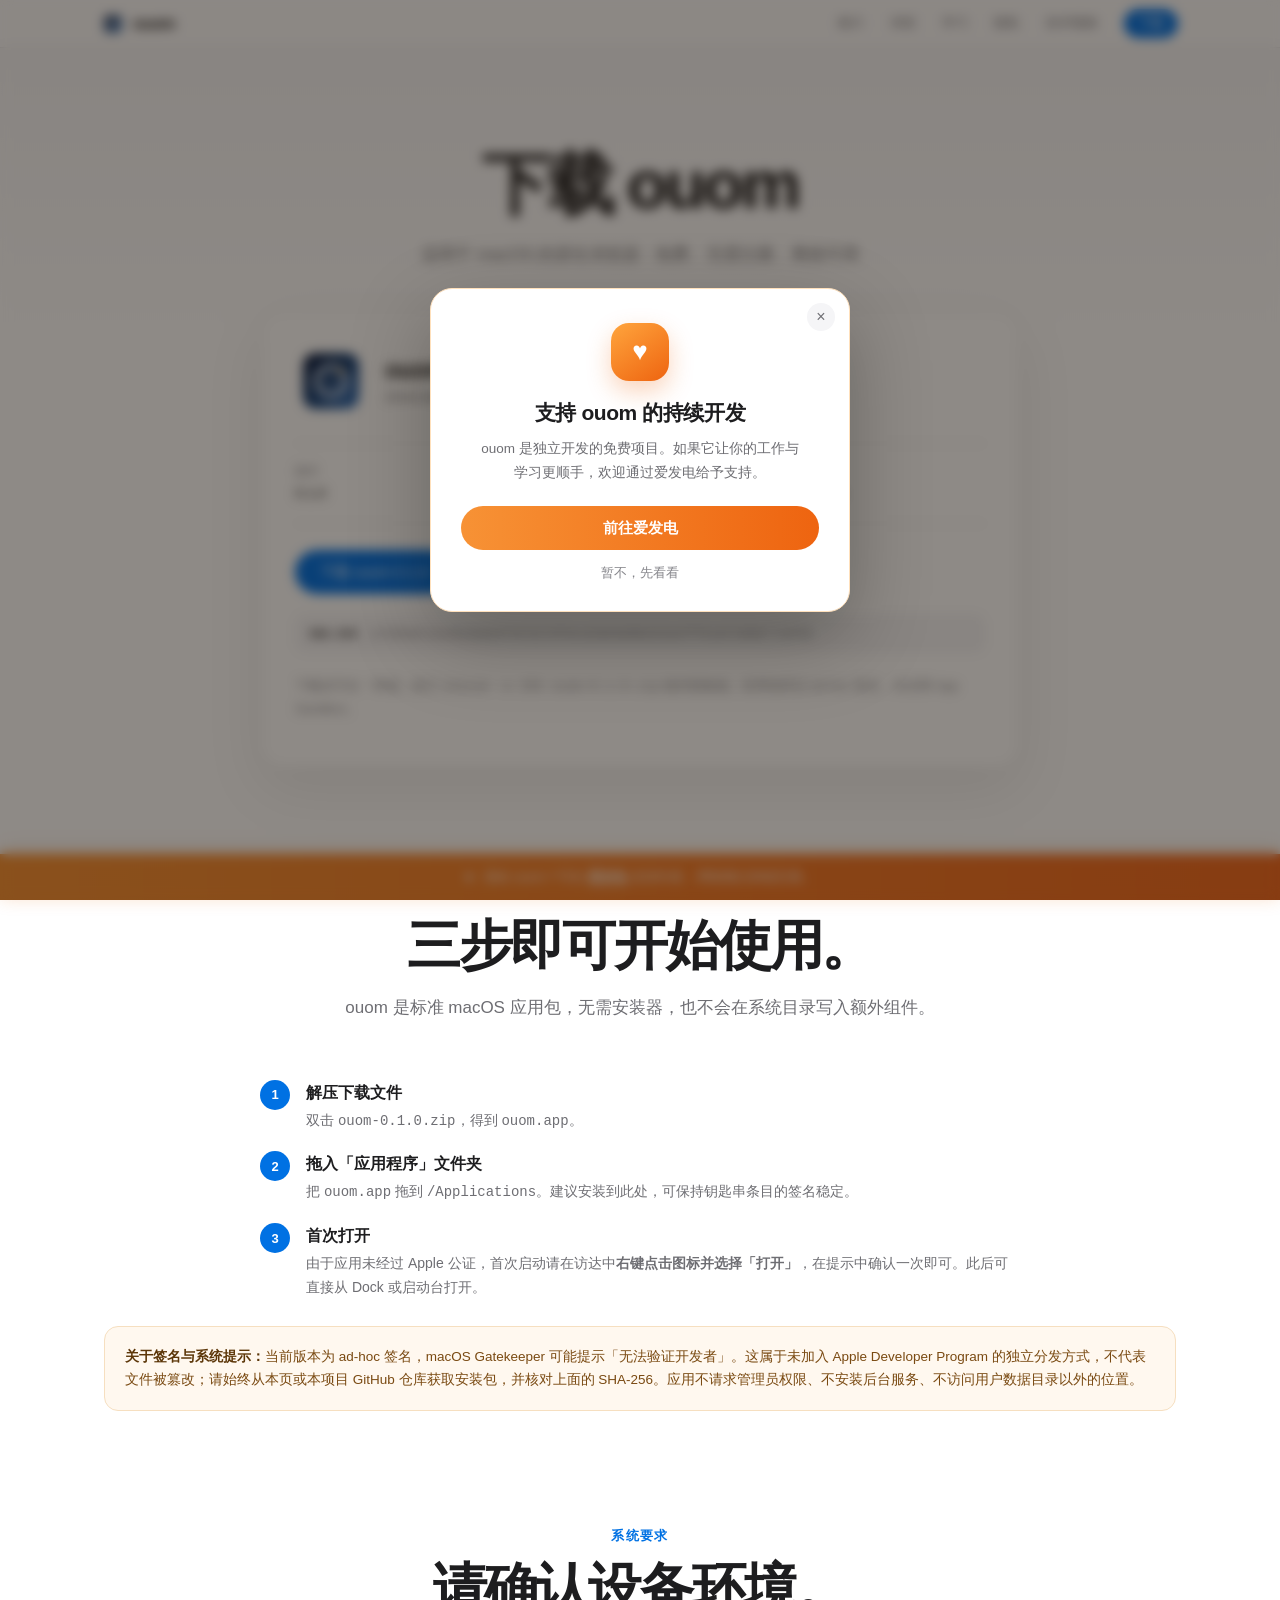
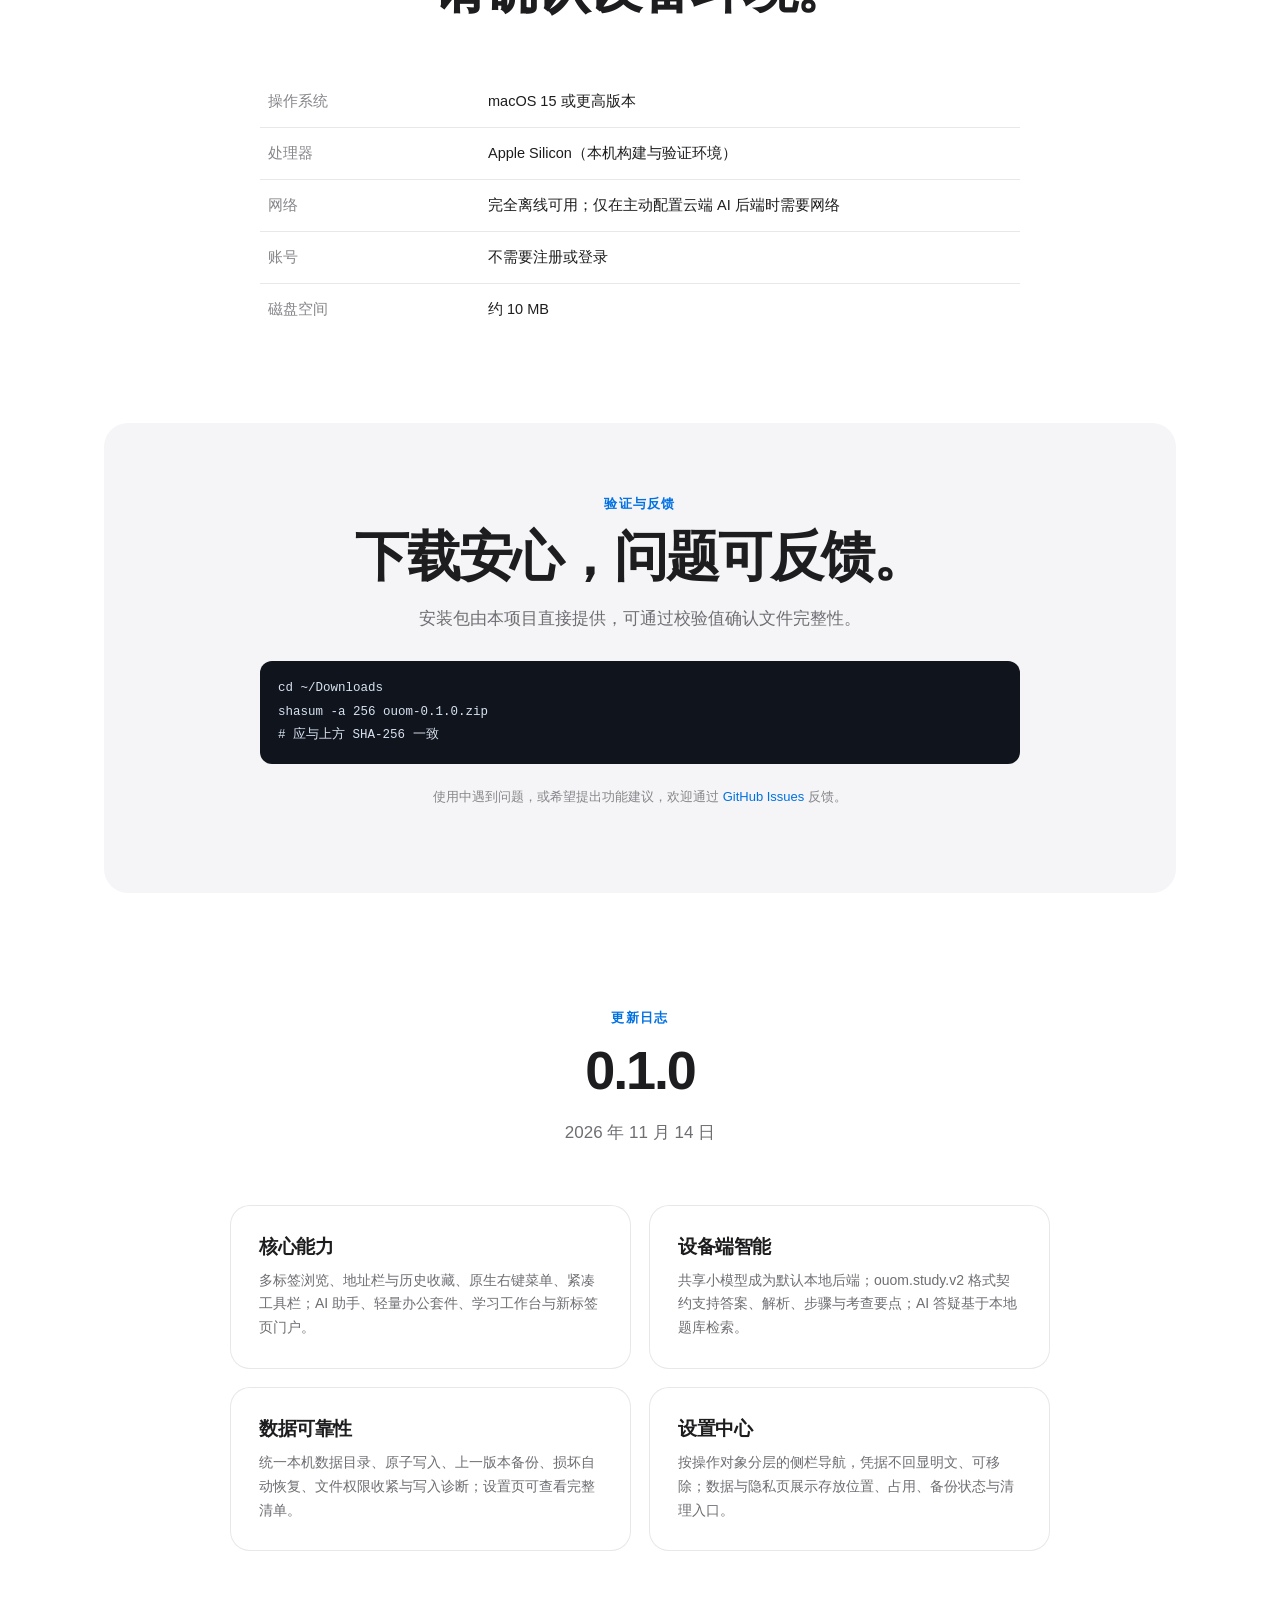
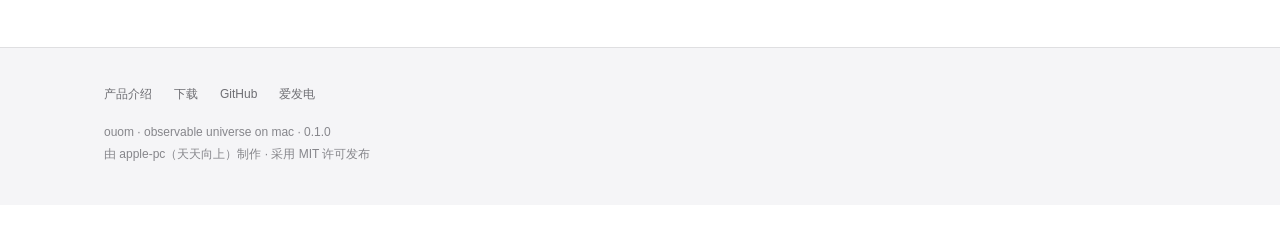
==== download/index.html @ b6b9ba92 "发布 ouom 产品介绍网站与下载页面" ====
<!DOCTYPE html>
<html lang="zh-CN">
<head>
<meta charset="utf-8">
<meta name="viewport" content="width=device-width, initial-scale=1, viewport-fit=cover">
<title>下载 ouom — 适用于 macOS 的原生浏览器</title>
<meta name="description" content="下载 ouom 0.1.0 for macOS。原生 Swift + WebKit 浏览器，内置 AI 助手、办公套件与学习工作台，数据仅存本机。">
<link rel="icon" href="../assets/icon.png">
<link rel="stylesheet" href="../assets/style.css">
</head>
<body>

<nav class="nav">
  <div class="nav-inner">
    <a class="brand" href="../index.html"><img src="../assets/icon.png" alt="ouom 图标">ouom</a>
    <div class="nav-links">
      <a href="../index.html#capabilities">能力</a>
      <a href="../index.html#browser">浏览</a>
      <a href="../index.html#study">学习</a>
      <a href="../index.html#privacy">隐私</a>
      <a href="../index.html#specs">技术规格</a>
      <a class="nav-cta" href="./">下载</a>
    </div>
  </div>
</nav>

<header class="page-head">
  <h1>下载 ouom</h1>
  <p>适用于 macOS 的原生浏览器 · 免费、无需注册、离线可用</p>
</header>

<main class="wrap" style="padding-bottom:96px">

  <div class="download-card reveal">
    <div class="download-top">
      <img src="../assets/icon.png" alt="ouom 应用图标">
      <div>
        <h2>ouom 0.1.0</h2>
        <p>observable universe on mac · macOS 通用构建（Apple Silicon）</p>
      </div>
    </div>
    <div class="download-meta">
      <div><span>版本</span><strong>0.1.0</strong></div>
      <div><span>发布日期</span><strong>2026 年 11 月 14 日</strong></div>
      <div><span>文件大小</span><strong>1.8 MB（zip）</strong></div>
    </div>
    <div class="download-actions">
      <a class="btn btn-primary" href="./ouom-0.1.0.zip" download>下载 ouom 0.1.0</a>
      <a class="btn btn-outline" href="../index.html">返回产品介绍</a>
    </div>
    <div class="sha mono"><b>SHA-256</b> &nbsp;a793ba0c1ee4010a8e9f4670270f04c02083980b2532afff61d47d80b7718f55</div>
    <p class="note">下载后可在「终端」执行 <span class="mono">shasum -a 256 ouom-0.1.0.zip</span> 核对校验值。应用包经过 ad-hoc 签名，未启用 App Sandbox。</p>
  </div>

  <section class="section" style="padding-bottom:0">
    <div class="section-head reveal">
      <span class="kicker">安装</span>
      <h2>三步即可开始使用。</h2>
      <p>ouom 是标准 macOS 应用包，无需安装器，也不会在系统目录写入额外组件。</p>
    </div>
    <div class="steps reveal" style="max-width:760px;margin:0 auto">
      <div class="step">
        <div><h3>解压下载文件</h3><p>双击 <span class="mono">ouom-0.1.0.zip</span>，得到 <span class="mono">ouom.app</span>。</p></div>
      </div>
      <div class="step">
        <div><h3>拖入「应用程序」文件夹</h3><p>把 <span class="mono">ouom.app</span> 拖到 <span class="mono">/Applications</span>。建议安装到此处，可保持钥匙串条目的签名稳定。</p></div>
      </div>
      <div class="step">
        <div><h3>首次打开</h3><p>由于应用未经过 Apple 公证，首次启动请在访达中<strong>右键点击图标并选择「打开」</strong>，在提示中确认一次即可。此后可直接从 Dock 或启动台打开。</p></div>
      </div>
    </div>
    <div class="callout">
      <strong>关于签名与系统提示：</strong>当前版本为 ad-hoc 签名，macOS Gatekeeper 可能提示「无法验证开发者」。这属于未加入 Apple Developer Program 的独立分发方式，不代表文件被篡改；请始终从本页或本项目 GitHub 仓库获取安装包，并核对上面的 SHA-256。应用不请求管理员权限、不安装后台服务、不访问用户数据目录以外的位置。
    </div>
  </section>

  <section class="section" style="padding-bottom:0">
    <div class="section-head reveal">
      <span class="kicker">系统要求</span>
      <h2>请确认设备环境。</h2>
    </div>
    <table class="spec reveal" style="max-width:760px;margin:0 auto">
      <tr><th>操作系统</th><td>macOS 15 或更高版本</td></tr>
      <tr><th>处理器</th><td>Apple Silicon（本机构建与验证环境）</td></tr>
      <tr><th>网络</th><td>完全离线可用；仅在主动配置云端 AI 后端时需要网络</td></tr>
      <tr><th>账号</th><td>不需要注册或登录</td></tr>
      <tr><th>磁盘空间</th><td>约 10 MB</td></tr>
    </table>
  </section>

  <section class="section gray" style="padding:72px 0;margin-top:88px;border-radius:24px">
    <div class="section-head reveal" style="margin-bottom:28px">
      <span class="kicker">验证与反馈</span>
      <h2>下载安心，问题可反馈。</h2>
      <p>安装包由本项目直接提供，可通过校验值确认文件完整性。</p>
    </div>
    <div style="max-width:760px;margin:0 auto">
      <pre class="code mono reveal">cd ~/Downloads
shasum -a 256 ouom-0.1.0.zip
# 应与上方 SHA-256 一致</pre>
      <p class="note" style="text-align:center">使用中遇到问题，或希望提出功能建议，欢迎通过 <a href="https://github.com/apple-PC/ouom/issues" target="_blank" rel="noopener" style="color:var(--blue)">GitHub Issues</a> 反馈。</p>
    </div>
  </section>

  <section class="section" style="padding-bottom:0">
    <div class="section-head reveal">
      <span class="kicker">更新日志</span>
      <h2>0.1.0</h2>
      <p>2026 年 11 月 14 日</p>
    </div>
    <div class="grid grid-2 reveal" style="max-width:820px;margin:0 auto">
      <div class="card">
        <h3>核心能力</h3>
        <p>多标签浏览、地址栏与历史收藏、原生右键菜单、紧凑工具栏；AI 助手、轻量办公套件、学习工作台与新标签页门户。</p>
      </div>
      <div class="card">
        <h3>设备端智能</h3>
        <p>共享小模型成为默认本地后端；ouom.study.v2 格式契约支持答案、解析、步骤与考查要点；AI 答疑基于本地题库检索。</p>
      </div>
      <div class="card">
        <h3>数据可靠性</h3>
        <p>统一本机数据目录、原子写入、上一版本备份、损坏自动恢复、文件权限收紧与写入诊断；设置页可查看完整清单。</p>
      </div>
      <div class="card">
        <h3>设置中心</h3>
        <p>按操作对象分层的侧栏导航，凭据不回显明文、可移除；数据与隐私页展示存放位置、占用、备份状态与清理入口。</p>
      </div>
    </div>
  </section>

</main>

<footer class="footer">
  <div class="footer-inner">
    <div class="footer-links">
      <a href="../index.html">产品介绍</a>
      <a href="./">下载</a>
      <a href="https://github.com/apple-PC/ouom">GitHub</a>
      <a href="https://afdian.com/a/apple-pc">爱发电</a>
    </div>
    <div>ouom · observable universe on mac · 0.1.0</div>
    <div>由 apple-pc（天天向上）制作 · 采用 MIT 许可发布</div>
  </div>
</footer>

<!-- 爱发电 · 固定底部说明条 -->
<div class="afd-bar">
  <span class="heart">♥</span>
  <span>喜欢 ouom？可在 <a href="https://afdian.com/a/apple-pc" target="_blank" rel="noopener">爱发电</a> 支持作者，帮助我们持续完善。</span>
</div>

<!-- 爱发电 · 首次访问可关闭弹窗 -->
<div class="afd-overlay" id="afdOverlay" role="dialog" aria-modal="true" aria-label="支持 ouom">
  <div class="afd-card">
    <button class="close" type="button" aria-label="关闭" data-afd-dismiss>×</button>
    <div class="emblem">♥</div>
    <h3>支持 ouom 的持续开发</h3>
    <p>ouom 是独立开发的免费项目。如果它让你的工作与学习更顺手，欢迎通过爱发电给予支持。</p>
    <a class="afd-primary" href="https://afdian.com/a/apple-pc" target="_blank" rel="noopener" data-afd-dismiss style="line-height:44px">前往爱发电</a>
    <button class="afd-later" type="button" data-afd-dismiss>暂不，先看看</button>
  </div>
</div>

<script src="../assets/site.js"></script>
</body>
</html>
---- assets/style.css ----
/* ouom 官网 · 视觉基线：大留白、精确字阶、克制的分层与动效 */

:root {
  --ink: #1d1d1f;
  --ink-2: #6e6e73;
  --ink-3: #86868b;
  --bg: #ffffff;
  --gray: #f5f5f7;
  --line: rgba(0, 0, 0, .09);
  --blue: #0071e3;
  --blue-dark: #0077ed;
  --orange: #f6821f;
  --orange-deep: #ea6a09;
  --radius: 20px;
  --max: 1120px;
}

* { box-sizing: border-box; }
html { scroll-behavior: smooth; }
body {
  margin: 0;
  padding-bottom: 46px;
  background: var(--bg);
  color: var(--ink);
  font-family: -apple-system, BlinkMacSystemFont, "SF Pro Display", "SF Pro Text",
               "Helvetica Neue", "PingFang SC", "Hiragino Sans GB", "Microsoft YaHei", sans-serif;
  -webkit-font-smoothing: antialiased;
  text-rendering: optimizeLegibility;
}
a { color: inherit; text-decoration: none; }
img { display: block; max-width: 100%; }
button { font: inherit; cursor: pointer; }

.wrap { max-width: var(--max); margin: 0 auto; padding: 0 24px; }
.mono { font-family: ui-monospace, SFMono-Regular, "SF Mono", Menlo, monospace; }

/* 顶部导航 */
.nav {
  position: sticky; top: 0; z-index: 50;
  height: 48px;
  background: rgba(250, 250, 252, .78);
  backdrop-filter: saturate(180%) blur(20px);
  -webkit-backdrop-filter: saturate(180%) blur(20px);
  border-bottom: 1px solid var(--line);
}
.nav-inner { max-width: var(--max); margin: 0 auto; padding: 0 22px; height: 100%;
  display: flex; align-items: center; gap: 28px; }
.brand { display: inline-flex; align-items: center; gap: 9px; font-weight: 600;
  font-size: 16px; letter-spacing: -.02em; }
.brand img { width: 22px; height: 22px; border-radius: 6px; }
.nav-links { display: flex; align-items: center; gap: 26px; margin-left: auto; }
.nav-links a { font-size: 12.5px; color: var(--ink-2); transition: color .2s; }
.nav-links a:hover { color: var(--ink); }
.nav-cta { font-size: 12.5px; color: #fff !important; background: var(--blue);
  padding: 6px 14px; border-radius: 999px; transition: background .2s, transform .2s; }
.nav-cta:hover { background: #0077ed; transform: translateY(-1px); }

/* Hero */
.hero {
  position: relative; overflow: hidden;
  background: radial-gradient(1200px 620px at 50% -10%, #1c2b46 0%, #0b1220 46%, #05070c 100%);
  color: #f5f5f7; text-align: center;
  padding: 108px 24px 0;
}
.hero::after {
  content: ""; position: absolute; inset: auto 0 0; height: 220px;
  background: linear-gradient(to bottom, transparent, rgba(255,255,255,.045)); pointer-events: none;
}
.eyebrow { font-size: 13px; font-weight: 600; letter-spacing: .12em; text-transform: uppercase;
  color: #8ab4ff; margin: 0 0 20px; }
.hero h1 { margin: 0; font-size: clamp(56px, 9vw, 104px); line-height: 1.03;
  font-weight: 600; letter-spacing: -.055em; }
.hero .sub { margin: 22px auto 0; max-width: 760px; font-size: clamp(21px, 2.5vw, 29px);
  line-height: 1.35; font-weight: 500; letter-spacing: -.02em; color: #e8e8ed; }
.hero .lede { margin: 18px auto 0; max-width: 680px; font-size: 16px; line-height: 1.7;
  color: #a1a1a8; }
.cta-row { display: flex; justify-content: center; flex-wrap: wrap; gap: 12px; margin-top: 34px; }
.btn { display: inline-flex; align-items: center; justify-content: center; gap: 8px;
  min-height: 44px; padding: 0 24px; border-radius: 999px; font-size: 15px; font-weight: 500;
  border: 1px solid transparent; transition: transform .2s ease, background .2s ease, box-shadow .2s ease; }
.btn:hover { transform: translateY(-2px); }
.btn-primary { background: var(--blue); color: #fff; }
.btn-primary:hover { background: var(--blue-dark); box-shadow: 0 10px 26px rgba(0,113,227,.3); }
.btn-ghost { color: #f5f5f7; border-color: rgba(255,255,255,.28); }
.btn-ghost:hover { background: rgba(255,255,255,.09); }
.btn-light { background: #fff; color: var(--ink); }
.btn-light:hover { box-shadow: 0 10px 26px rgba(0,0,0,.12); }
.btn-outline { border-color: var(--line); color: var(--ink); background: #fff; }
.btn-outline:hover { box-shadow: 0 8px 22px rgba(0,0,0,.08); }
.hero-meta { margin-top: 18px; font-size: 12.5px; color: #86868b; }

.device { position: relative; max-width: 1000px; margin: 62px auto 0;
  border-radius: 14px 14px 0 0; overflow: hidden;
  border: 1px solid rgba(255,255,255,.14); border-bottom: none;
  box-shadow: 0 30px 90px rgba(0,0,0,.55), 0 0 0 1px rgba(255,255,255,.04);
  background: #10141d; }
.device-bar { height: 34px; display: flex; align-items: center; gap: 7px; padding: 0 14px;
  background: #1c212c; border-bottom: 1px solid rgba(255,255,255,.07); }
.device-bar i { width: 10px; height: 10px; border-radius: 50%; background: #ff5f57; }
.device-bar i:nth-child(2) { background: #febc2e; }
.device-bar i:nth-child(3) { background: #28c840; }
.device-bar span { margin-left: 12px; font-size: 11px; color: #86868b; }
.device img { width: 100%; height: auto; }

/* 区块 */
.section { padding: 116px 0; }
.section.gray { background: var(--gray); }
.section.dark { background: #0b0d12; color: #f5f5f7; }
.section-head { max-width: 760px; margin: 0 auto 58px; text-align: center; }
.section-head .kicker { display: block; font-size: 13px; font-weight: 600;
  letter-spacing: .1em; text-transform: uppercase; color: var(--blue); margin-bottom: 14px; }
.section.dark .section-head .kicker { color: #8ab4ff; }
.section-head h2 { margin: 0; font-size: clamp(34px, 4.6vw, 54px); line-height: 1.1;
  font-weight: 600; letter-spacing: -.04em; }
.section-head p { margin: 18px auto 0; max-width: 640px; font-size: 17px; line-height: 1.65;
  color: var(--ink-2); }
.section.dark .section-head p { color: #a1a1a8; }

.grid { display: grid; gap: 18px; }
.grid-2 { grid-template-columns: repeat(2, minmax(0, 1fr)); }
.grid-3 { grid-template-columns: repeat(3, minmax(0, 1fr)); }
.grid-6 { grid-template-columns: repeat(3, minmax(0, 1fr)); }

.card { background: #fff; border: 1px solid var(--line); border-radius: var(--radius);
  padding: 28px; transition: transform .25s ease, box-shadow .25s ease; }
.card:hover { transform: translateY(-3px); box-shadow: 0 16px 40px rgba(0,0,0,.07); }
.card .badge { width: 42px; height: 42px; border-radius: 12px; display: grid; place-items: center;
  background: linear-gradient(145deg, #e9f2ff, #dce9ff); color: var(--blue); margin-bottom: 18px; }
.card .badge svg { width: 22px; height: 22px; }
.card h3 { margin: 0 0 9px; font-size: 19px; font-weight: 600; letter-spacing: -.02em; }
.card p { margin: 0; font-size: 14px; line-height: 1.7; color: var(--ink-2); }
.card .tag { display: inline-block; margin-top: 14px; font-size: 11.5px; color: var(--ink-3); }

.split { display: grid; grid-template-columns: 1fr 1.15fr; gap: 64px; align-items: center; }
.split.reverse { grid-template-columns: 1.15fr 1fr; }
.split h2 { font-size: clamp(30px, 3.6vw, 44px); line-height: 1.14; font-weight: 600;
  letter-spacing: -.035em; margin: 0 0 18px; }
.split p { font-size: 16px; line-height: 1.75; color: var(--ink-2); margin: 0 0 18px; }
.split .list { list-style: none; padding: 0; margin: 22px 0 0; }
.split .list li { position: relative; padding-left: 24px; margin-bottom: 12px;
  font-size: 14.5px; line-height: 1.6; color: var(--ink-2); }
.split .list li::before { content: ""; position: absolute; left: 2px; top: 8px;
  width: 8px; height: 8px; border-radius: 50%; background: var(--blue); }
.shot { border-radius: 16px; overflow: hidden; border: 1px solid var(--line);
  box-shadow: 0 24px 60px rgba(0,0,0,.12); background: #fff; }
.shot img { width: 100%; height: auto; }

/* 数字与规格 */
.metrics { display: grid; grid-template-columns: repeat(4, 1fr); gap: 18px; }
.metric { text-align: center; padding: 26px 12px; border-radius: 16px;
  background: rgba(255,255,255,.05); border: 1px solid rgba(255,255,255,.1); }
.metric strong { display: block; font-size: 34px; font-weight: 600; letter-spacing: -.04em; }
.metric span { display: block; margin-top: 6px; font-size: 12.5px; color: #a1a1a8; }

.spec { width: 100%; border-collapse: collapse; font-size: 14.5px; }
.spec tr { border-bottom: 1px solid var(--line); }
.spec tr:last-child { border-bottom: none; }
.spec th { width: 220px; text-align: left; padding: 16px 8px; font-weight: 500; color: var(--ink-3); }
.spec td { padding: 16px 8px; color: var(--ink); }

.note { margin-top: 22px; font-size: 13px; line-height: 1.7; color: var(--ink-3); }

/* 结尾 CTA */
.cta-section { padding: 110px 24px; text-align: center;
  background: linear-gradient(180deg, #fff, var(--gray)); }
.cta-section h2 { font-size: clamp(34px, 4.4vw, 52px); font-weight: 600;
  letter-spacing: -.04em; margin: 0 0 14px; }
.cta-section p { color: var(--ink-2); font-size: 17px; margin: 0 0 30px; }

/* 页脚 */
.footer { background: var(--gray); color: var(--ink-3); font-size: 12px; line-height: 1.8;
  border-top: 1px solid var(--line); }
.footer-inner { max-width: var(--max); margin: 0 auto; padding: 36px 24px 40px; }
.footer-links { display: flex; flex-wrap: wrap; gap: 22px; margin-bottom: 16px; }
.footer-links a { color: var(--ink-2); }
.footer-links a:hover { color: var(--blue); }

/* 下载页 */
.page-head { padding: 92px 24px 64px; text-align: center;
  background: linear-gradient(180deg, var(--gray), #fff); }
.page-head h1 { font-size: clamp(42px, 6vw, 68px); font-weight: 600;
  letter-spacing: -.05em; margin: 0 0 12px; }
.page-head p { color: var(--ink-2); font-size: 17px; margin: 0; }
.download-card { max-width: 760px; margin: -20px auto 0; position: relative;
  background: #fff; border: 1px solid var(--line); border-radius: 24px;
  box-shadow: 0 22px 60px rgba(0,0,0,.08); padding: 34px; }
.download-top { display: flex; align-items: center; gap: 18px; }
.download-top img { width: 72px; height: 72px; border-radius: 17px; }
.download-top h2 { margin: 0 0 4px; font-size: 23px; font-weight: 600; letter-spacing: -.02em; }
.download-top p { margin: 0; color: var(--ink-2); font-size: 13.5px; }
.download-meta { display: grid; grid-template-columns: repeat(3, 1fr); gap: 12px;
  margin: 26px 0; padding: 20px 0; border-top: 1px solid var(--line); border-bottom: 1px solid var(--line); }
.download-meta div span { display: block; font-size: 11.5px; color: var(--ink-3); margin-bottom: 5px; }
.download-meta div strong { font-size: 14px; font-weight: 500; }
.download-actions { display: flex; gap: 12px; flex-wrap: wrap; }
.sha { margin-top: 20px; padding: 13px 14px; border-radius: 10px; background: var(--gray);
  font-size: 11.5px; color: var(--ink-2); word-break: break-all; }
.sha b { color: var(--ink); font-weight: 600; }
.steps { counter-reset: step; display: grid; gap: 18px; margin-top: 30px; }
.step { display: flex; gap: 16px; align-items: flex-start; }
.step::before { counter-increment: step; content: counter(step); flex: 0 0 30px;
  height: 30px; border-radius: 50%; display: grid; place-items: center;
  background: var(--blue); color: #fff; font-size: 13px; font-weight: 600; }
.step h3 { margin: 3px 0 5px; font-size: 15.5px; font-weight: 600; }
.step p { margin: 0; font-size: 14px; line-height: 1.7; color: var(--ink-2); }
.callout { margin-top: 26px; padding: 18px 20px; border-radius: 14px;
  background: #fff8ef; border: 1px solid #f6dfc0; font-size: 13.5px; line-height: 1.75; color: #7a4a12; }
.callout strong { color: #5c3608; }
.code { display: block; margin-top: 20px; padding: 16px 18px; border-radius: 12px;
  background: #10141d; color: #d8e2f0; font-size: 12.5px; line-height: 1.9;
  overflow-x: auto; white-space: pre; }

/* 爱发电：固定底部说明条 */
.afd-bar { position: fixed; left: 0; right: 0; bottom: 0; z-index: 80; height: 46px;
  display: flex; align-items: center; justify-content: center; gap: 10px;
  background: linear-gradient(90deg, #f79235, #f26a21); color: #fff;
  font-size: 12.5px; letter-spacing: .01em;
  box-shadow: 0 -2px 18px rgba(234,106,9,.22); }
.afd-bar a { font-weight: 600; text-decoration: underline; text-underline-offset: 3px; }
.afd-bar .heart { font-size: 14px; }

/* 爱发电：首次弹窗 */
.afd-overlay { position: fixed; inset: 0; z-index: 100; display: none;
  align-items: center; justify-content: center; padding: 24px;
  background: rgba(20, 12, 4, .48); backdrop-filter: blur(6px); }
.afd-overlay.show { display: flex; }
.afd-card { position: relative; width: min(420px, 100%); background: #fff;
  border-radius: 22px; padding: 34px 30px 28px; text-align: center;
  box-shadow: 0 28px 80px rgba(0,0,0,.28); border: 1px solid #ffe0bb; }
.afd-card .close { position: absolute; top: 14px; right: 14px; width: 28px; height: 28px;
  border: none; border-radius: 50%; background: #f5f5f7; color: #6e6e73; font-size: 16px; line-height: 1; }
.afd-card .emblem { width: 58px; height: 58px; margin: 0 auto 18px; border-radius: 18px;
  display: grid; place-items: center; color: #fff; font-size: 26px; font-weight: 700;
  background: linear-gradient(145deg, #ffa53d, #ee6410); box-shadow: 0 10px 24px rgba(238,100,16,.28); }
.afd-card h3 { margin: 0 0 10px; font-size: 21px; font-weight: 600; letter-spacing: -.02em; }
.afd-card p { margin: 0 auto 22px; max-width: 320px; font-size: 13.5px; line-height: 1.75; color: var(--ink-2); }
.afd-card .afd-primary { display: block; width: 100%; min-height: 44px; border: none;
  border-radius: 999px; color: #fff; font-weight: 600; font-size: 14.5px;
  background: linear-gradient(90deg, #f79235, #ee6410); }
.afd-card .afd-later { display: block; margin: 14px auto 0; border: none; background: none;
  color: var(--ink-3); font-size: 12.5px; }

/* 入场动效 */
.reveal { opacity: 0; transform: translateY(18px);
  transition: opacity .7s cubic-bezier(.2,.7,.2,1), transform .7s cubic-bezier(.2,.7,.2,1); }
.reveal.visible { opacity: 1; transform: none; }
@media (prefers-reduced-motion: reduce) {
  .reveal { opacity: 1; transform: none; transition: none; }
  html { scroll-behavior: auto; }
}

@media (max-width: 900px) {
  .split, .split.reverse { grid-template-columns: 1fr; gap: 34px; }
  .grid-3, .grid-6 { grid-template-columns: repeat(2, minmax(0, 1fr)); }
  .metrics { grid-template-columns: repeat(2, 1fr); }
  .section { padding: 78px 0; }
}
@media (max-width: 620px) {
  .nav-links a:not(.nav-cta) { display: none; }
  .grid-3, .grid-6, .grid-2 { grid-template-columns: 1fr; }
  .download-meta { grid-template-columns: 1fr; }
  .hero { padding-top: 76px; }
  .device { margin-top: 44px; }
  .spec th { width: 110px; }
  .afd-bar { font-size: 11px; padding: 0 12px; text-align: center; }
}
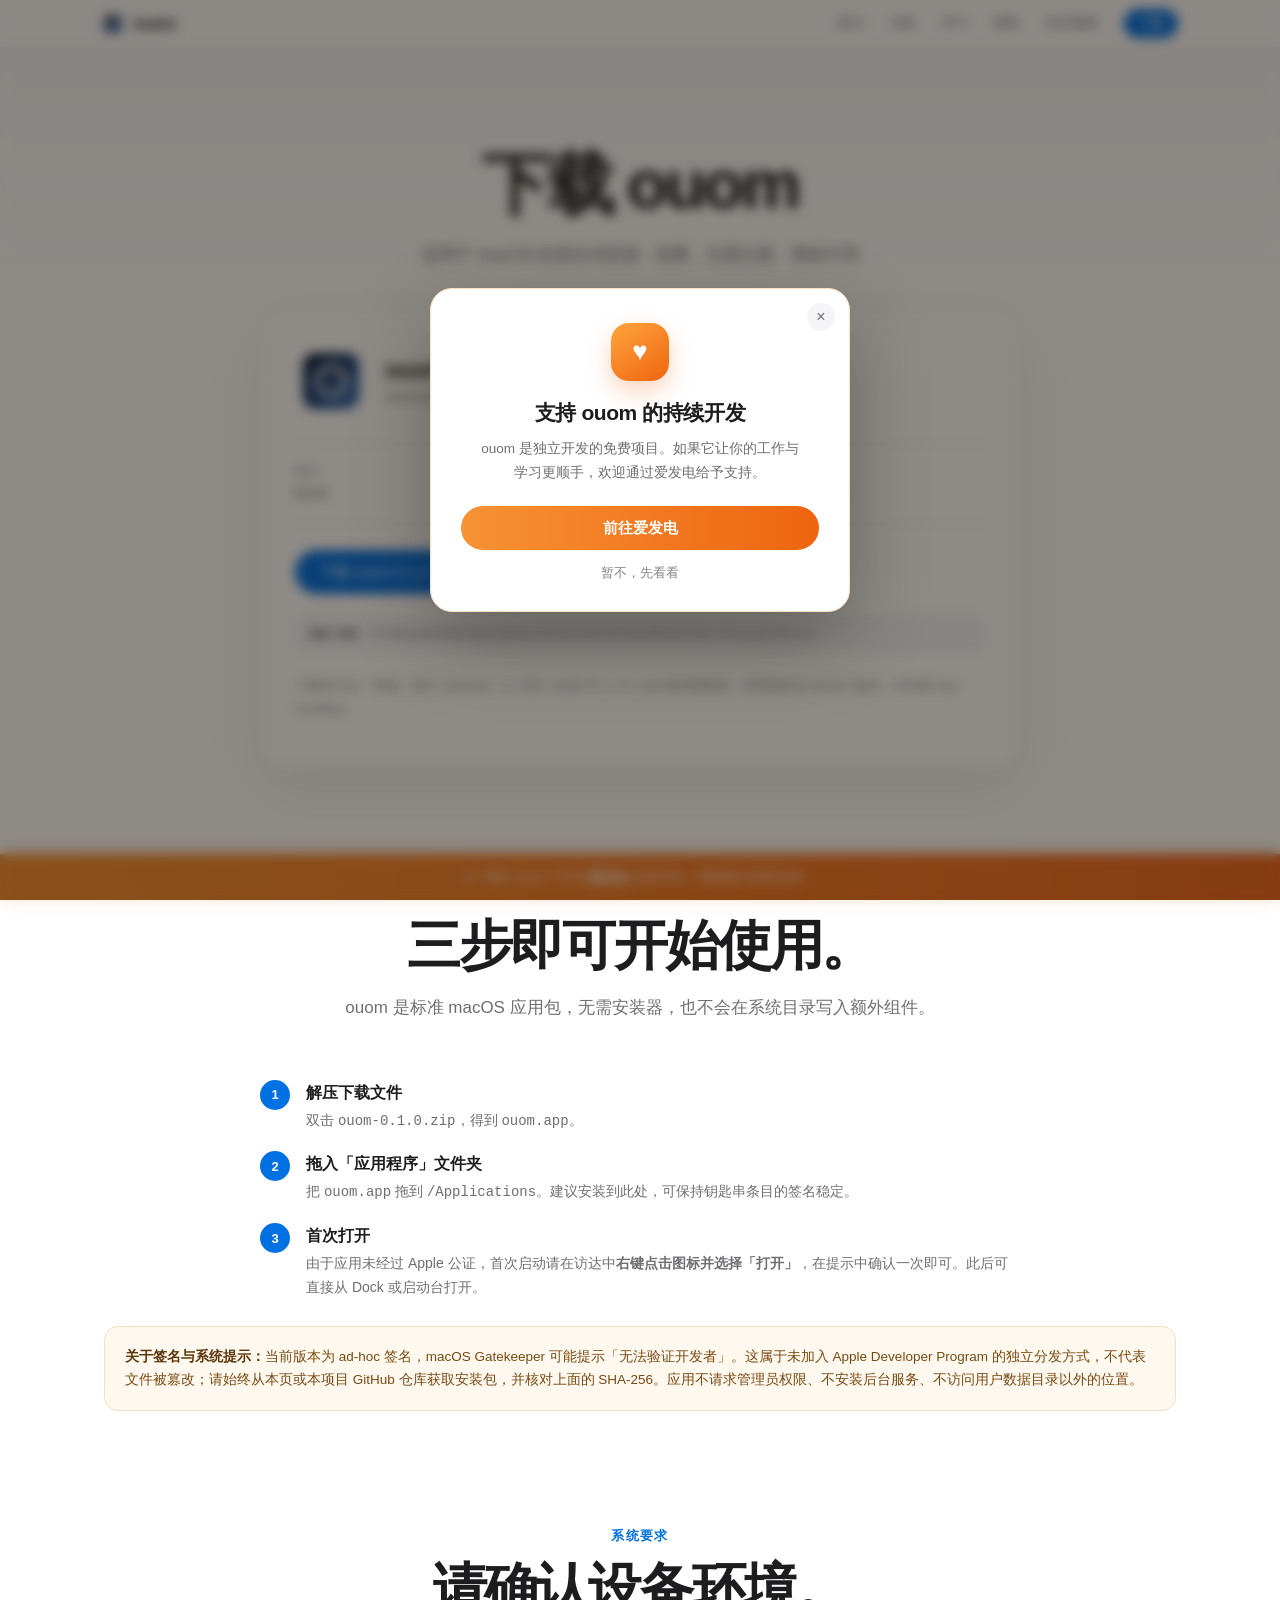
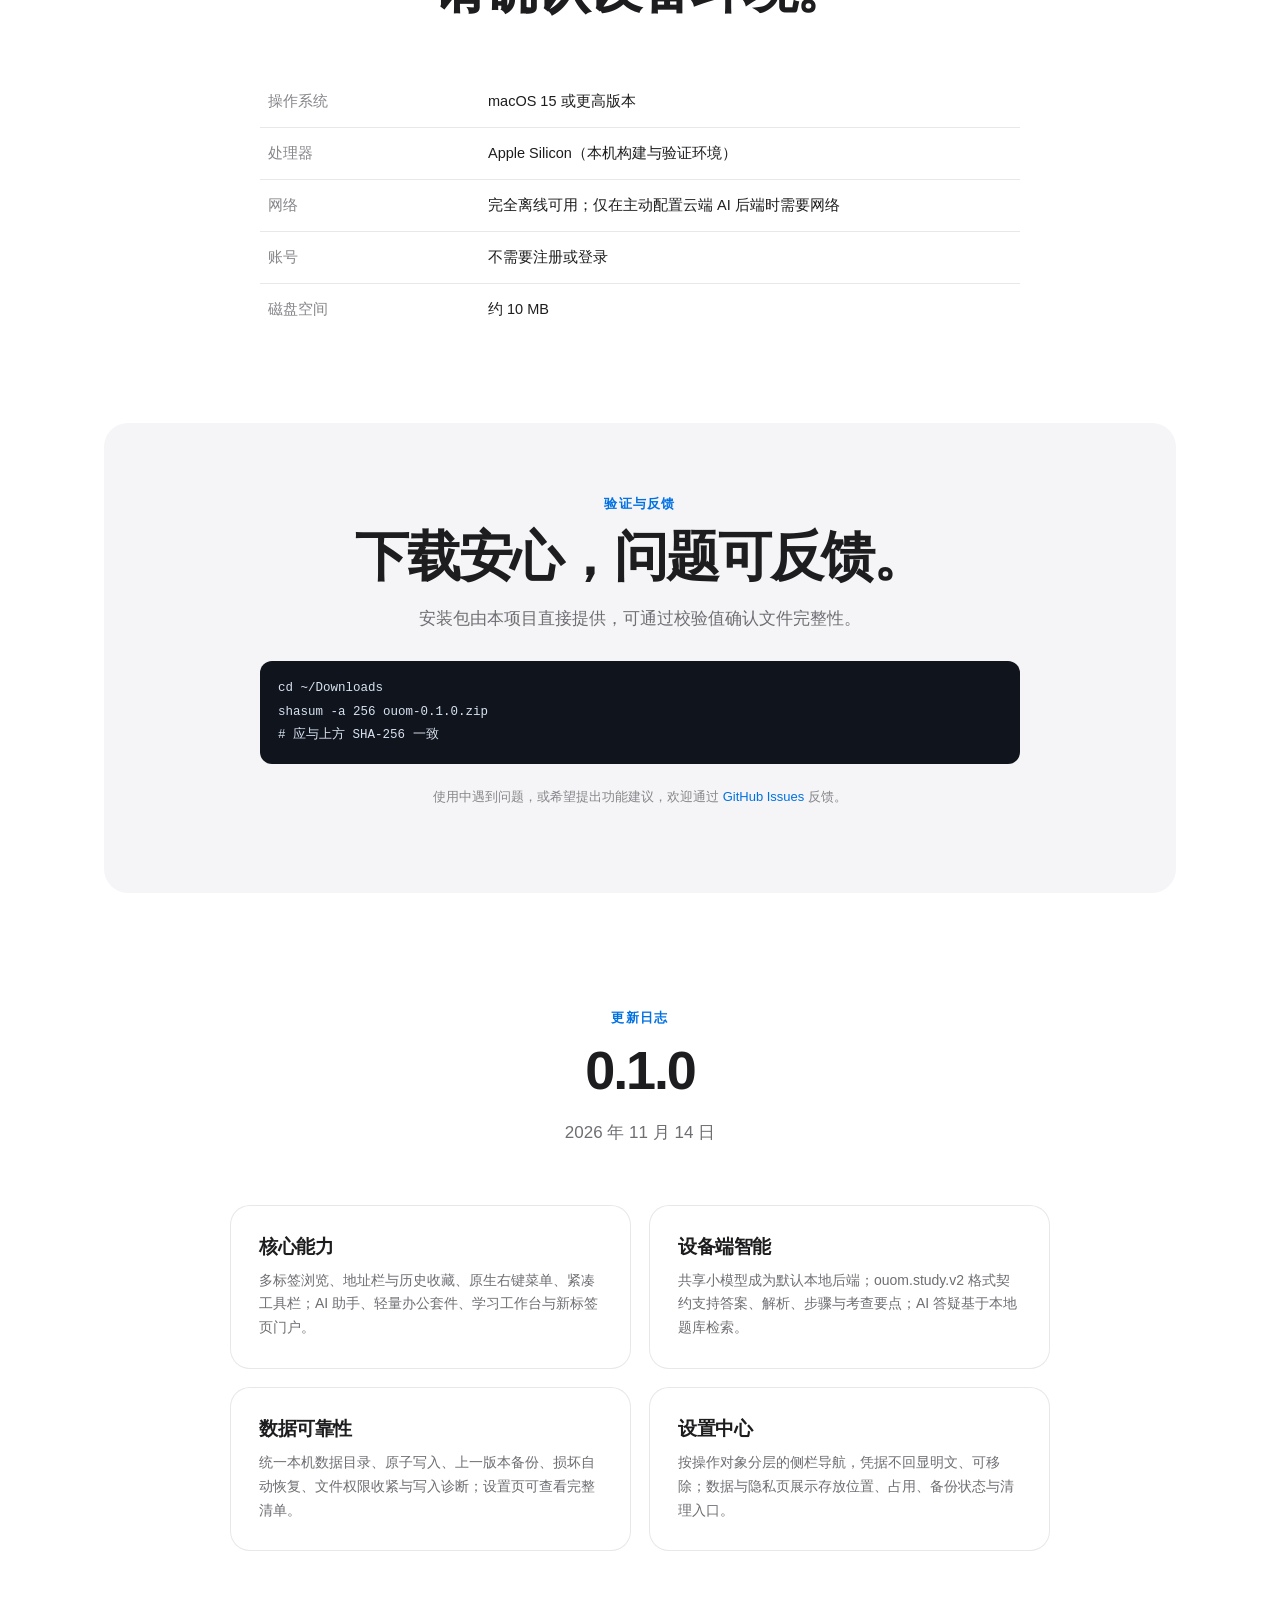
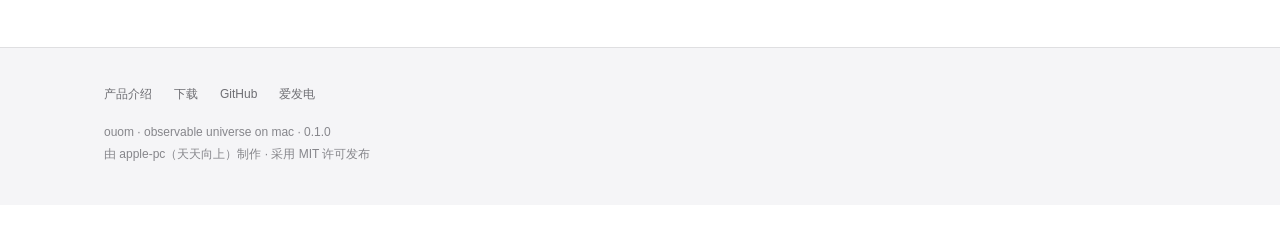
==== commit 694de040: "更新 0.1.0 安装包与校验值" ====
--- a/download/index.html
+++ b/download/index.html
@@ -48,7 +48,7 @@
       <a class="btn btn-primary" href="./ouom-0.1.0.zip" download>下载 ouom 0.1.0</a>
       <a class="btn btn-outline" href="../index.html">返回产品介绍</a>
     </div>
-    <div class="sha mono"><b>SHA-256</b> &nbsp;a793ba0c1ee4010a8e9f4670270f04c02083980b2532afff61d47d80b7718f55</div>
+    <div class="sha mono"><b>SHA-256</b> &nbsp;f970bab96e6d335041a8bba4d8282033039948a0db6a0359e7cf3cba2e79fc70</div>
     <p class="note">下载后可在「终端」执行 <span class="mono">shasum -a 256 ouom-0.1.0.zip</span> 核对校验值。应用包经过 ad-hoc 签名，未启用 App Sandbox。</p>
   </div>
 
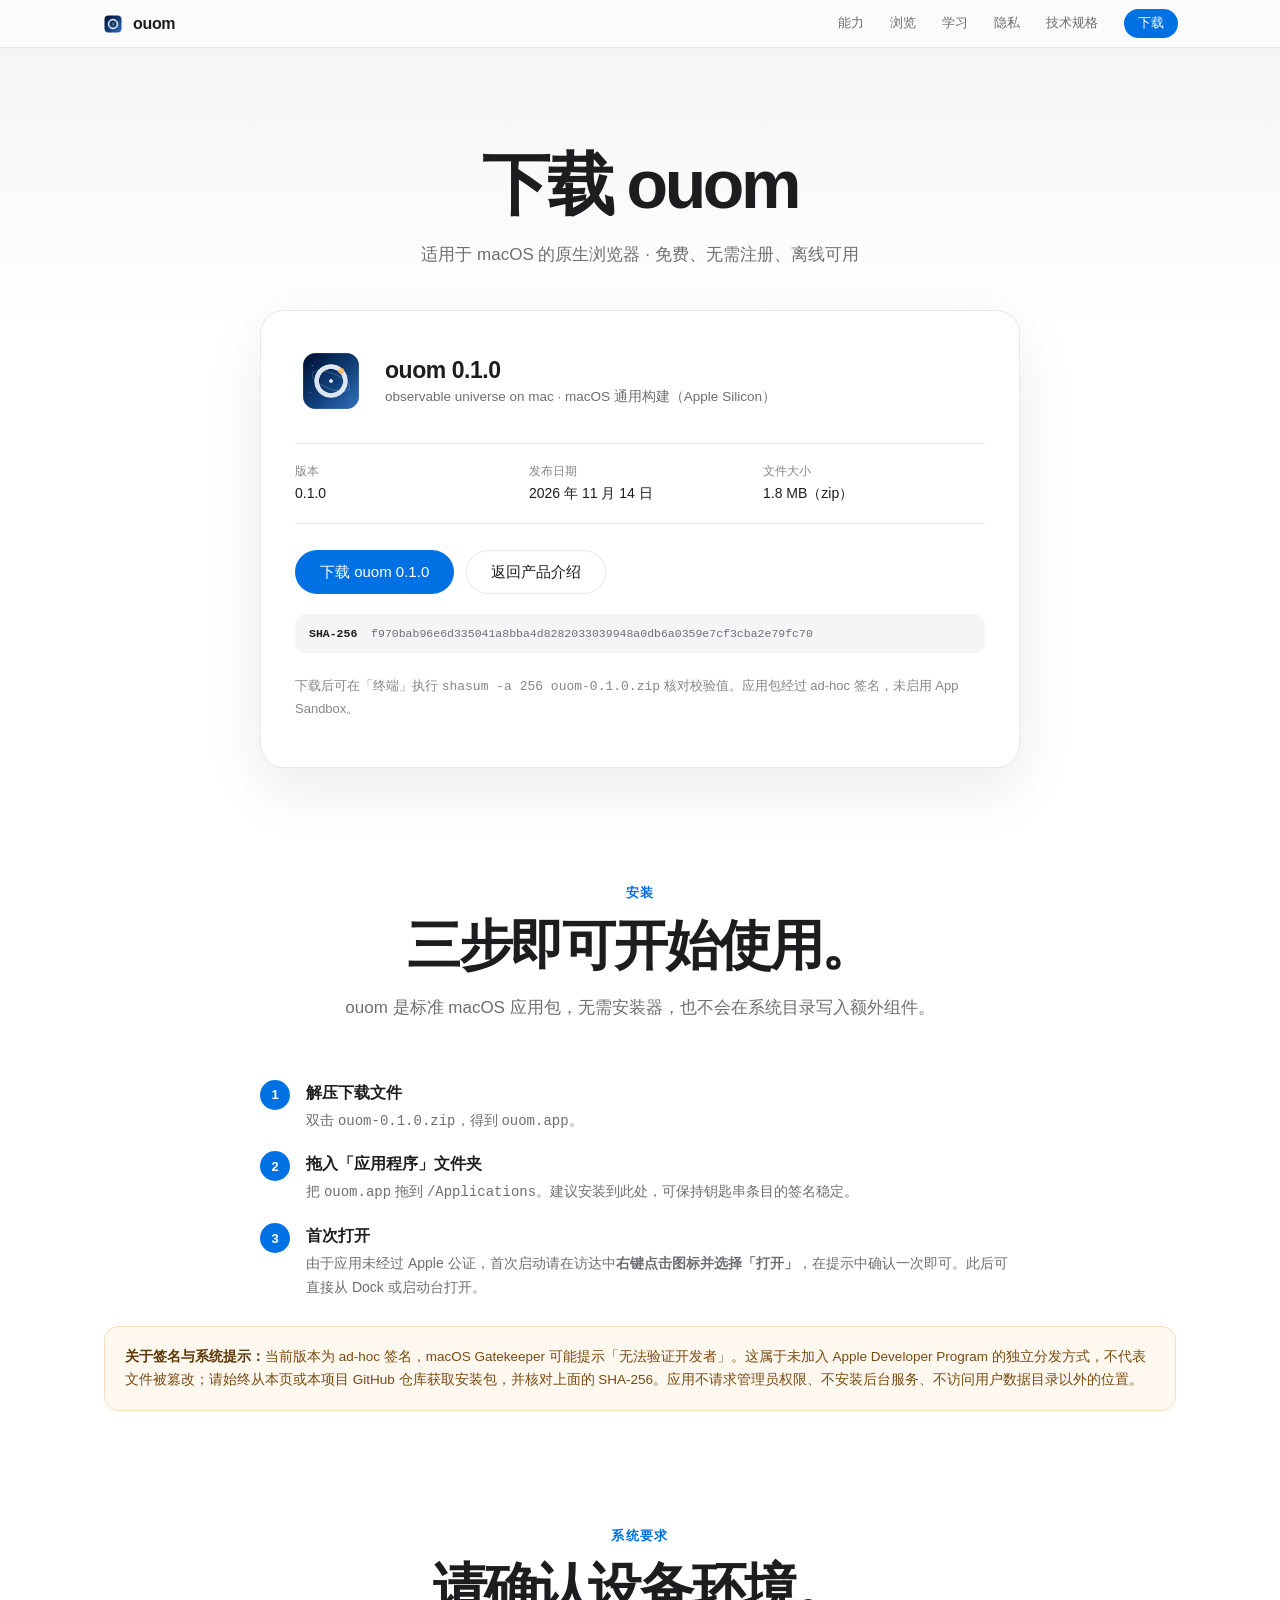
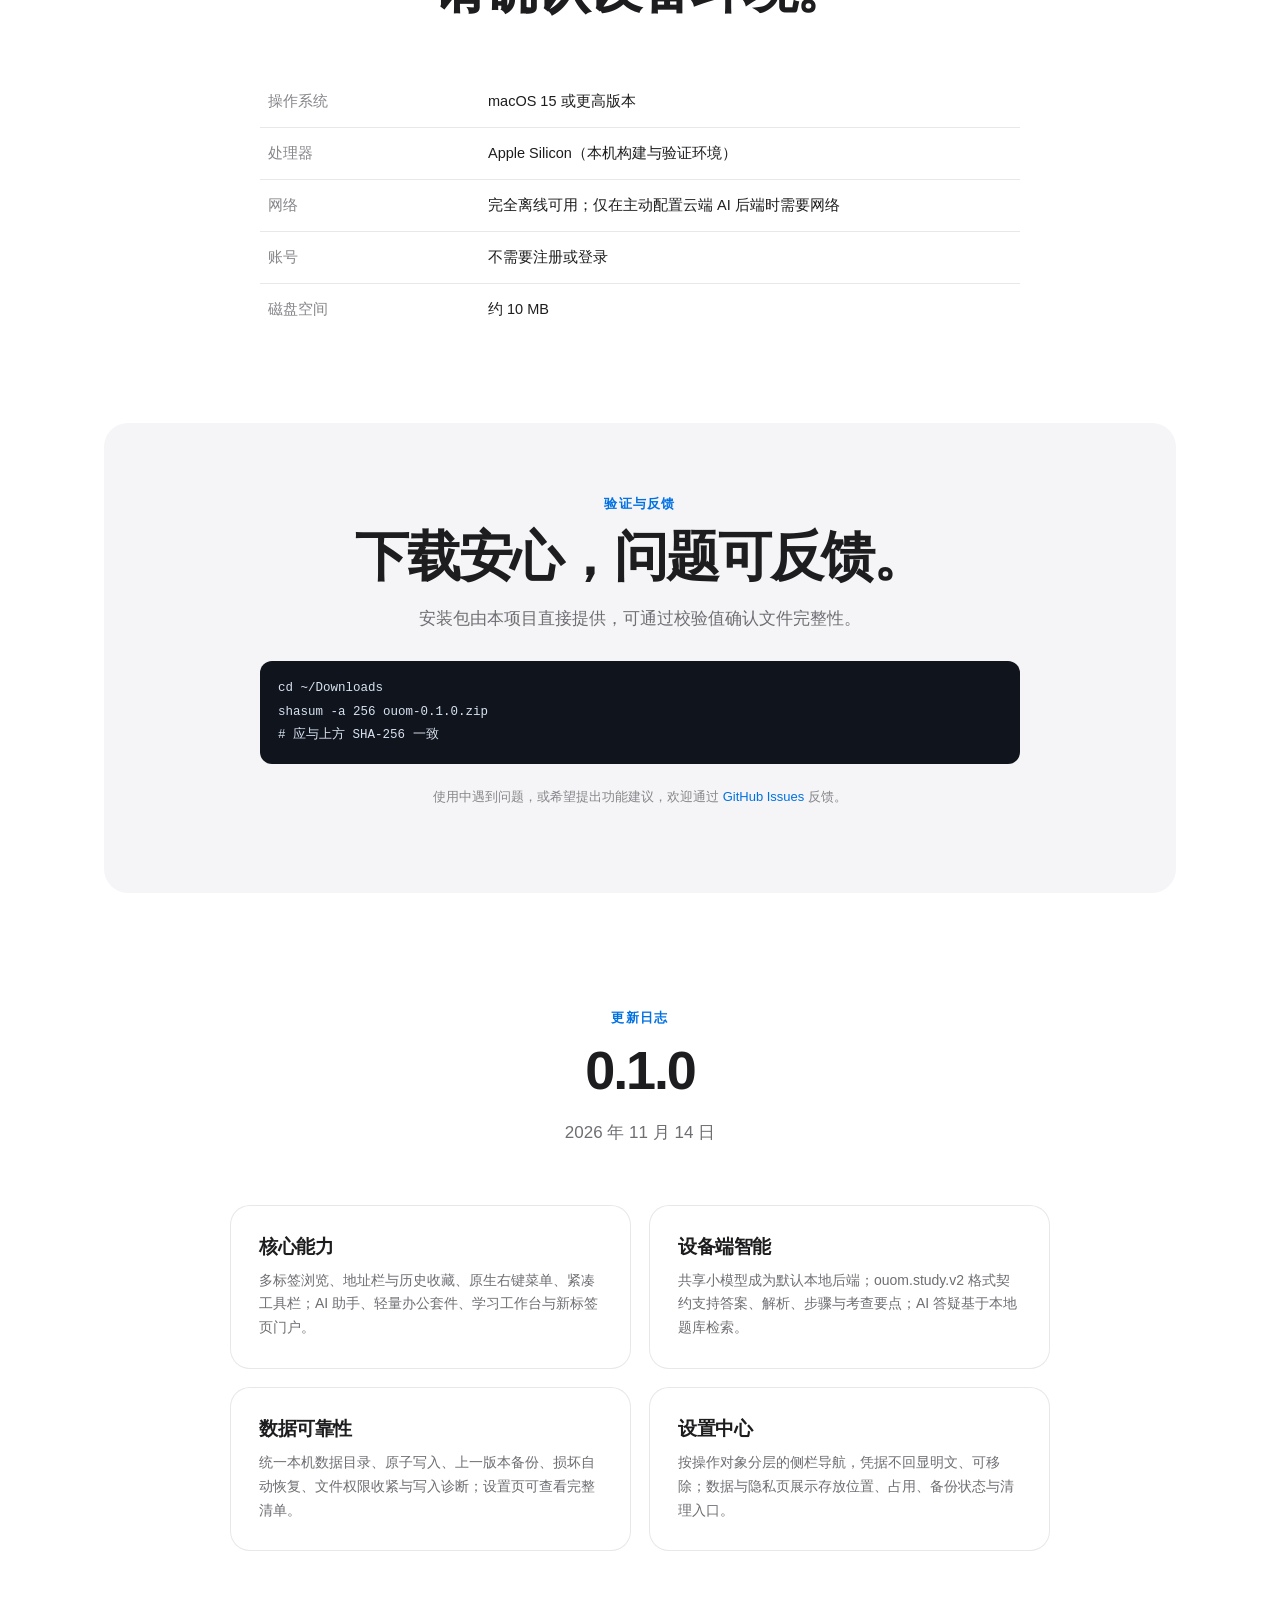
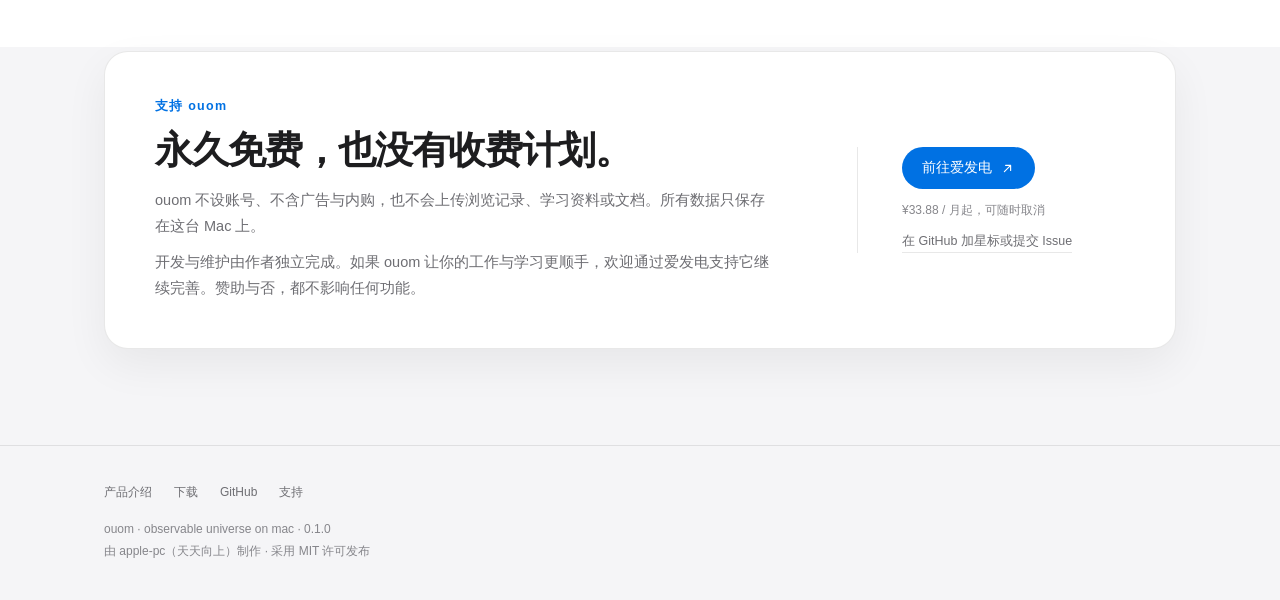
==== commit dcb357d9: "更新官网产品截图与支持板块" ====
--- a/download/index.html
+++ b/download/index.html
@@ -6,7 +6,7 @@
 <title>下载 ouom — 适用于 macOS 的原生浏览器</title>
 <meta name="description" content="下载 ouom 0.1.0 for macOS。原生 Swift + WebKit 浏览器，内置 AI 助手、办公套件与学习工作台，数据仅存本机。">
 <link rel="icon" href="../assets/icon.png">
-<link rel="stylesheet" href="../assets/style.css">
+<link rel="stylesheet" href="../assets/style.css?v=2">
 </head>
 <body>
 
@@ -130,37 +130,40 @@
 
 </main>
 
+<section class="support" id="support">
+  <div class="wrap">
+    <div class="support-card reveal">
+      <div class="support-copy">
+        <span class="kicker">支持 ouom</span>
+        <h2>永久免费，也没有收费计划。</h2>
+        <p>ouom 不设账号、不含广告与内购，也不会上传浏览记录、学习资料或文档。所有数据只保存在这台 Mac 上。</p>
+        <p>开发与维护由作者独立完成。如果 ouom 让你的工作与学习更顺手，欢迎通过爱发电支持它继续完善。赞助与否，都不影响任何功能。</p>
+      </div>
+      <div class="support-action">
+        <a class="support-cta" href="https://afdian.com/a/apple-pc" target="_blank" rel="noopener">
+          前往爱发电
+          <svg viewBox="0 0 24 24" fill="none" stroke="currentColor" stroke-width="1.8" stroke-linecap="round" stroke-linejoin="round"><path d="M7 17 17 7M9 7h8v8"/></svg>
+        </a>
+        <span>¥33.88 / 月起，可随时取消</span>
+        <a class="support-alt" href="https://github.com/apple-PC/ouom">在 GitHub 加星标或提交 Issue</a>
+      </div>
+    </div>
+  </div>
+</section>
+
 <footer class="footer">
   <div class="footer-inner">
     <div class="footer-links">
       <a href="../index.html">产品介绍</a>
       <a href="./">下载</a>
       <a href="https://github.com/apple-PC/ouom">GitHub</a>
-      <a href="https://afdian.com/a/apple-pc">爱发电</a>
+      <a href="../index.html#support">支持</a>
     </div>
     <div>ouom · observable universe on mac · 0.1.0</div>
     <div>由 apple-pc（天天向上）制作 · 采用 MIT 许可发布</div>
   </div>
 </footer>
 
-<!-- 爱发电 · 固定底部说明条 -->
-<div class="afd-bar">
-  <span class="heart">♥</span>
-  <span>喜欢 ouom？可在 <a href="https://afdian.com/a/apple-pc" target="_blank" rel="noopener">爱发电</a> 支持作者，帮助我们持续完善。</span>
-</div>
-
-<!-- 爱发电 · 首次访问可关闭弹窗 -->
-<div class="afd-overlay" id="afdOverlay" role="dialog" aria-modal="true" aria-label="支持 ouom">
-  <div class="afd-card">
-    <button class="close" type="button" aria-label="关闭" data-afd-dismiss>×</button>
-    <div class="emblem">♥</div>
-    <h3>支持 ouom 的持续开发</h3>
-    <p>ouom 是独立开发的免费项目。如果它让你的工作与学习更顺手，欢迎通过爱发电给予支持。</p>
-    <a class="afd-primary" href="https://afdian.com/a/apple-pc" target="_blank" rel="noopener" data-afd-dismiss style="line-height:44px">前往爱发电</a>
-    <button class="afd-later" type="button" data-afd-dismiss>暂不，先看看</button>
-  </div>
-</div>
-
-<script src="../assets/site.js"></script>
+<script src="../assets/site.js?v=3"></script>
 </body>
 </html>
--- a/assets/style.css
+++ b/assets/style.css
@@ -19,7 +19,6 @@
 html { scroll-behavior: smooth; }
 body {
   margin: 0;
-  padding-bottom: 46px;
   background: var(--bg);
   color: var(--ink);
   font-family: -apple-system, BlinkMacSystemFont, "SF Pro Display", "SF Pro Text",
@@ -210,35 +209,38 @@
   background: #10141d; color: #d8e2f0; font-size: 12.5px; line-height: 1.9;
   overflow-x: auto; white-space: pre; }
 
-/* 爱发电：固定底部说明条 */
-.afd-bar { position: fixed; left: 0; right: 0; bottom: 0; z-index: 80; height: 46px;
-  display: flex; align-items: center; justify-content: center; gap: 10px;
-  background: linear-gradient(90deg, #f79235, #f26a21); color: #fff;
-  font-size: 12.5px; letter-spacing: .01em;
-  box-shadow: 0 -2px 18px rgba(234,106,9,.22); }
-.afd-bar a { font-weight: 600; text-decoration: underline; text-underline-offset: 3px; }
-.afd-bar .heart { font-size: 14px; }
-
-/* 爱发电：首次弹窗 */
-.afd-overlay { position: fixed; inset: 0; z-index: 100; display: none;
-  align-items: center; justify-content: center; padding: 24px;
-  background: rgba(20, 12, 4, .48); backdrop-filter: blur(6px); }
-.afd-overlay.show { display: flex; }
-.afd-card { position: relative; width: min(420px, 100%); background: #fff;
-  border-radius: 22px; padding: 34px 30px 28px; text-align: center;
-  box-shadow: 0 28px 80px rgba(0,0,0,.28); border: 1px solid #ffe0bb; }
-.afd-card .close { position: absolute; top: 14px; right: 14px; width: 28px; height: 28px;
-  border: none; border-radius: 50%; background: #f5f5f7; color: #6e6e73; font-size: 16px; line-height: 1; }
-.afd-card .emblem { width: 58px; height: 58px; margin: 0 auto 18px; border-radius: 18px;
-  display: grid; place-items: center; color: #fff; font-size: 26px; font-weight: 700;
-  background: linear-gradient(145deg, #ffa53d, #ee6410); box-shadow: 0 10px 24px rgba(238,100,16,.28); }
-.afd-card h3 { margin: 0 0 10px; font-size: 21px; font-weight: 600; letter-spacing: -.02em; }
-.afd-card p { margin: 0 auto 22px; max-width: 320px; font-size: 13.5px; line-height: 1.75; color: var(--ink-2); }
-.afd-card .afd-primary { display: block; width: 100%; min-height: 44px; border: none;
-  border-radius: 999px; color: #fff; font-weight: 600; font-size: 14.5px;
-  background: linear-gradient(90deg, #f79235, #ee6410); }
-.afd-card .afd-later { display: block; margin: 14px auto 0; border: none; background: none;
-  color: var(--ink-3); font-size: 12.5px; }
+/* 支持 ouom：页脚前的双栏卡片，替代底部说明条与首次弹窗 */
+.support { padding: 4px 0 96px; background: var(--gray); }
+.support-card { display: grid; grid-template-columns: minmax(0, 1fr) 268px;
+  gap: 56px; align-items: center; padding: 46px 50px;
+  background: #fff; border: 1px solid var(--line); border-radius: 24px;
+  box-shadow: 0 16px 44px rgba(0,0,0,.06); }
+.support-copy .kicker { display: block; font-size: 12.5px; font-weight: 600;
+  letter-spacing: .1em; color: var(--blue); margin-bottom: 14px; }
+.support-copy h2 { margin: 0 0 14px; font-size: clamp(27px, 3.2vw, 38px);
+  line-height: 1.15; font-weight: 600; letter-spacing: -.035em; }
+.support-copy p { margin: 0 0 10px; max-width: 620px; color: var(--ink-2);
+  font-size: 14.5px; line-height: 1.8; }
+.support-copy p:last-child { margin-bottom: 0; }
+.support-action { display: flex; flex-direction: column; align-items: flex-start;
+  gap: 12px; padding-left: 44px; border-left: 1px solid var(--line); }
+.support-cta { display: inline-flex; align-items: center; gap: 8px; min-height: 42px;
+  padding: 0 20px; border-radius: 999px; background: var(--blue); color: #fff;
+  font-size: 14px; font-weight: 500;
+  transition: background .2s, transform .2s, box-shadow .2s; }
+.support-cta:hover { background: var(--blue-dark); transform: translateY(-1px);
+  box-shadow: 0 10px 24px rgba(0,113,227,.26); }
+.support-cta svg { width: 15px; height: 15px; }
+.support-action span { font-size: 12px; color: var(--ink-3); line-height: 1.6; }
+.support-alt { font-size: 12.5px; color: var(--ink-2); padding-bottom: 2px;
+  border-bottom: 1px solid var(--line); transition: color .2s, border-color .2s; }
+.support-alt:hover { color: var(--blue); border-color: var(--blue); }
+@media (max-width: 800px) {
+  .support { padding-bottom: 72px; }
+  .support-card { grid-template-columns: 1fr; gap: 28px; padding: 34px 28px; }
+  .support-action { padding-left: 0; padding-top: 24px;
+    border-left: 0; border-top: 1px solid var(--line); }
+}
 
 /* 入场动效 */
 .reveal { opacity: 0; transform: translateY(18px);
@@ -262,5 +264,4 @@
   .hero { padding-top: 76px; }
   .device { margin-top: 44px; }
   .spec th { width: 110px; }
-  .afd-bar { font-size: 11px; padding: 0 12px; text-align: center; }
-}
+}
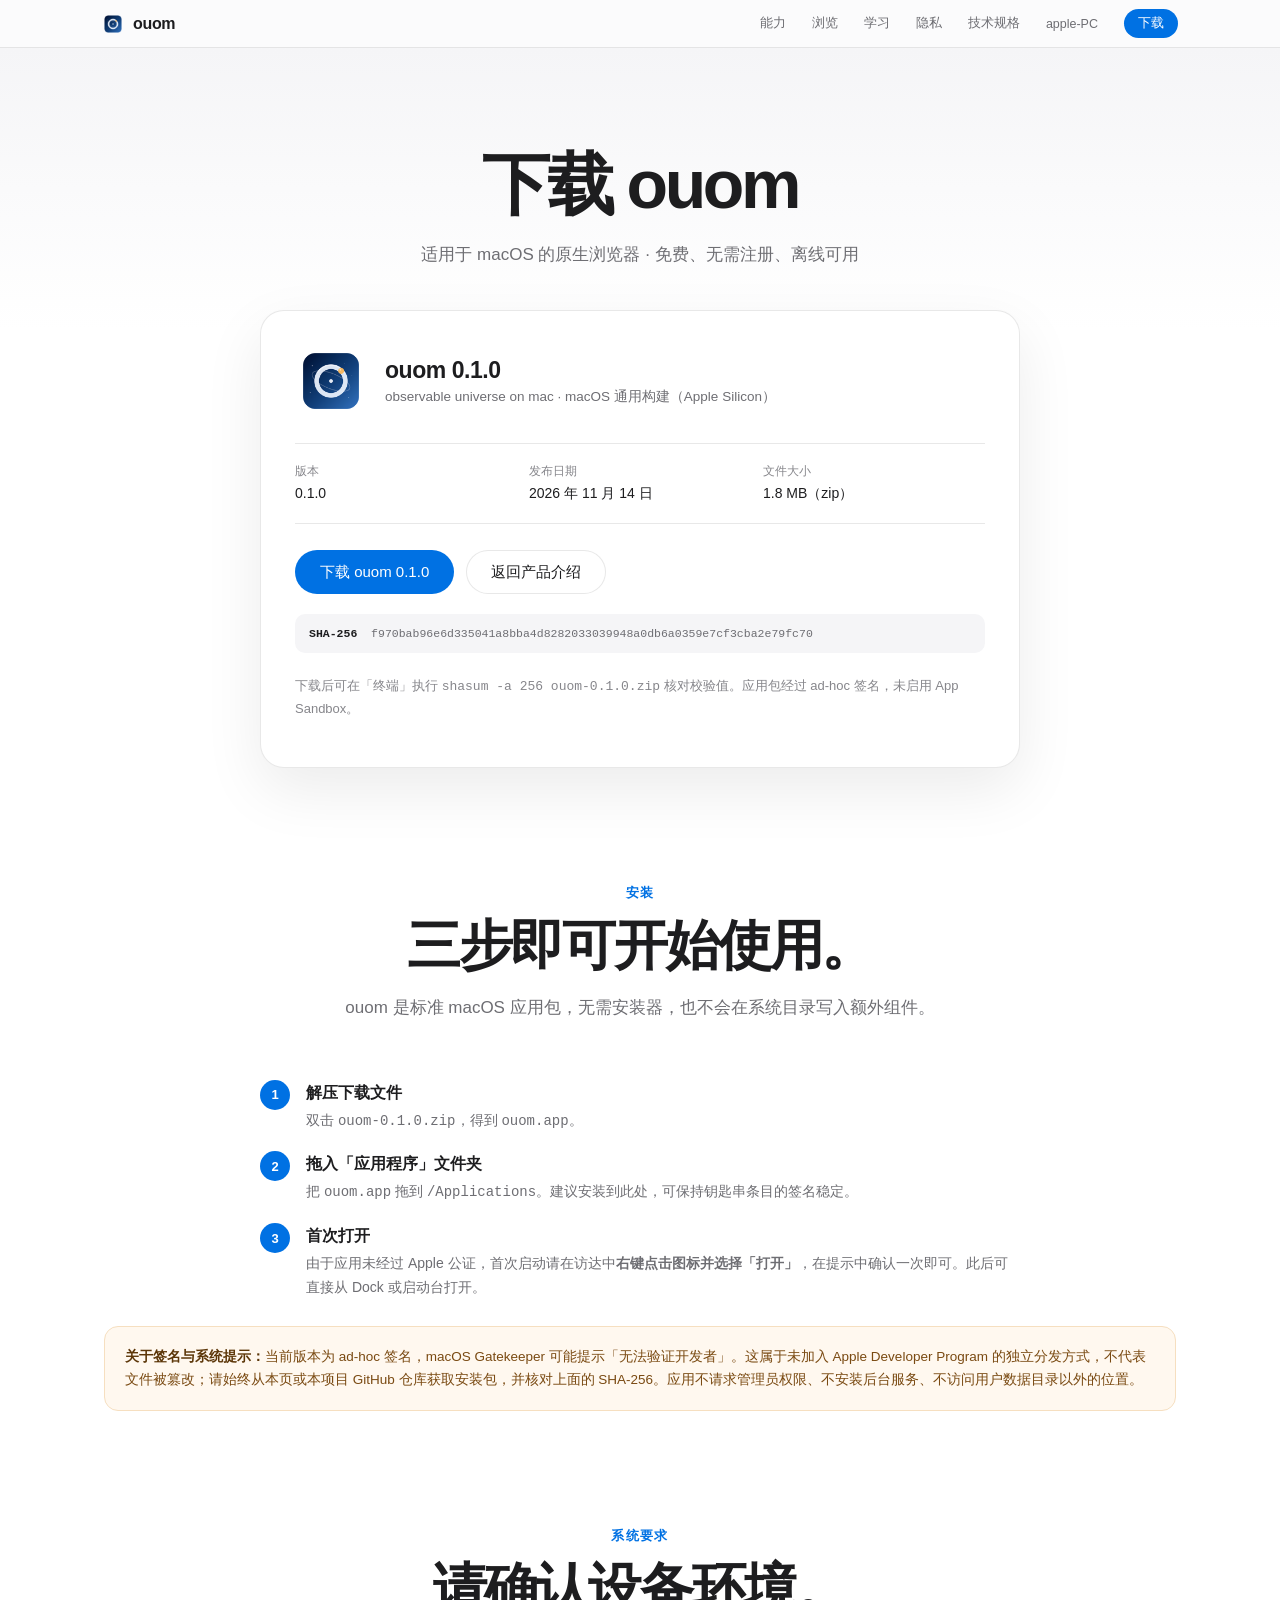
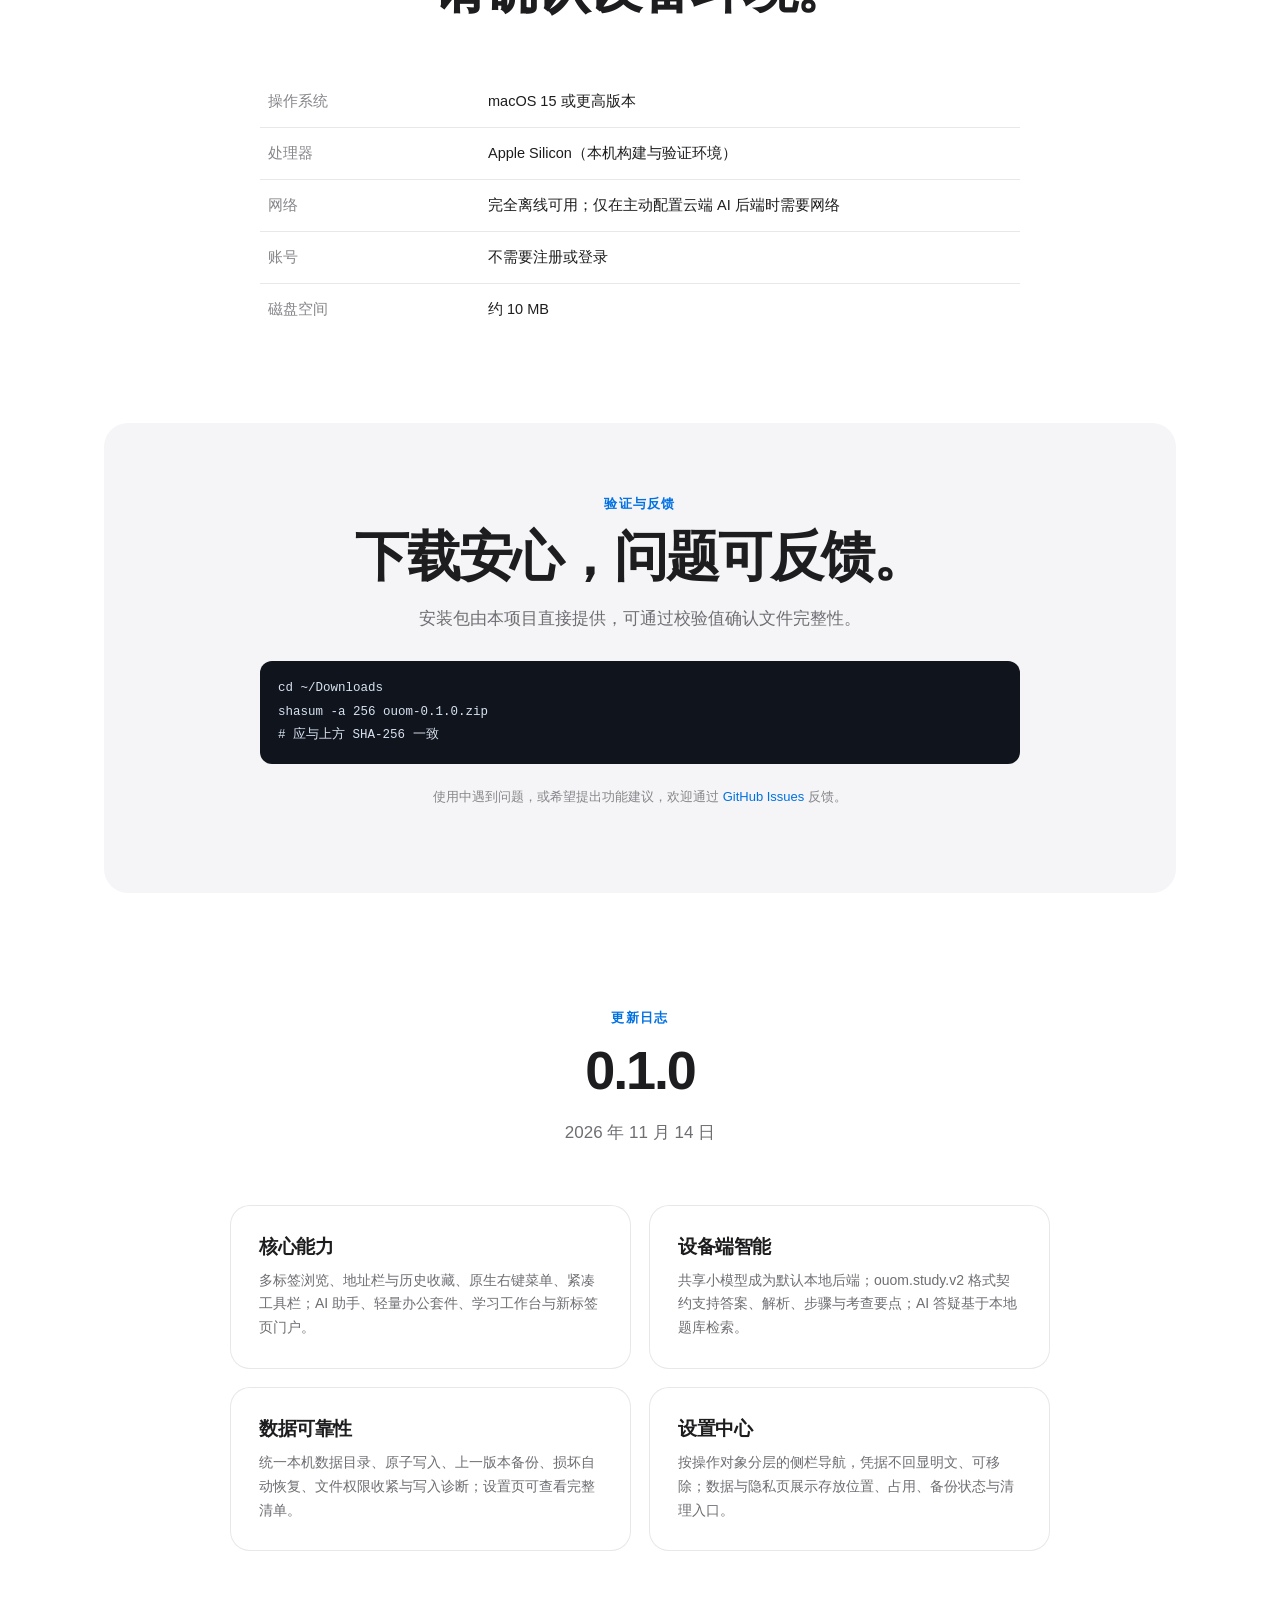
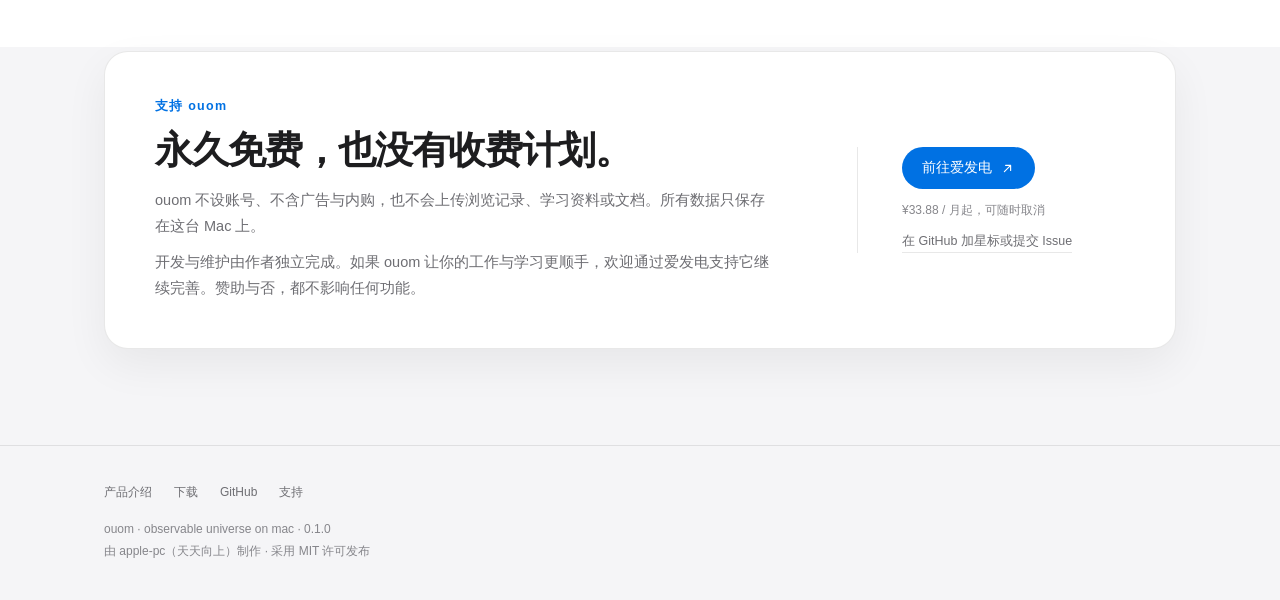
==== commit c8aa8527: "导航增加 apple-PC 官网入口" ====
--- a/download/index.html
+++ b/download/index.html
@@ -19,6 +19,7 @@
       <a href="../index.html#study">学习</a>
       <a href="../index.html#privacy">隐私</a>
       <a href="../index.html#specs">技术规格</a>
+      <a href="https://apple-pc.github.io/home/">apple-PC</a>
       <a class="nav-cta" href="./">下载</a>
     </div>
   </div>
